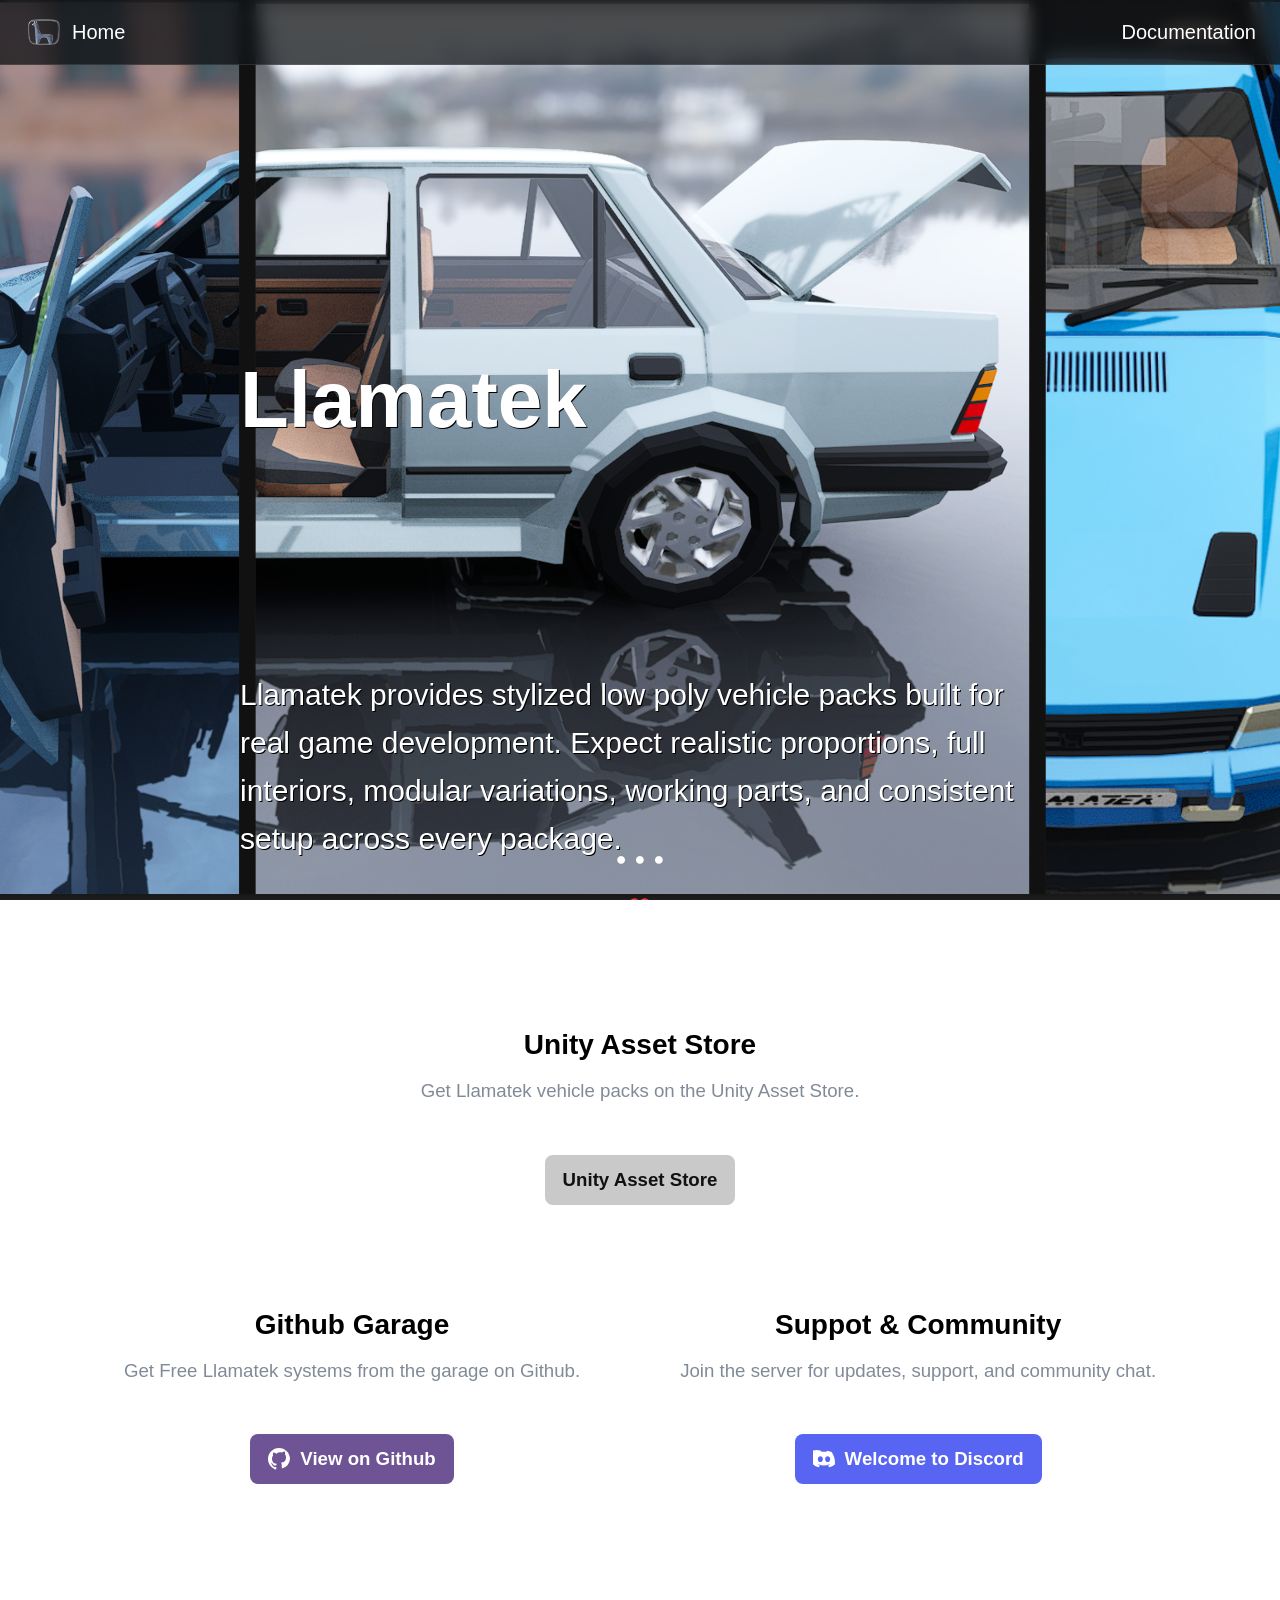
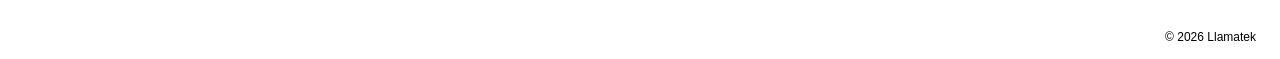
==== index.html @ d7f89f8a "upgrades" ====
<!DOCTYPE html>
<html lang="en">
<head>
  <meta charset="UTF-8" />
  <meta name="viewport" content="width=device-width, initial-scale=1.0"/>
  <title>Llamatek</title>
  <link rel="stylesheet" href="style.css">
</head>

<body id="top">
  <nav class="navbar">
    <a class="nav-home" href="#top"><img class="navbar-logo" src="images/llama.png">Home</a>
    <div class="nav-right">
      <a href="manual.html">Documentation</a>
    </div>
  </nav>

  <section class="intro">
    <div id="galleryslide1" class="galleryslide">
      <div class="gallerybackground" style="transform: scale(1.02); background-image: url(images/LLamatek_Modular_Vehicle_Models_Unity_Asset_Store_image7.png);"></div>
      <div class="gallerycontent" style="transform: translateY(360px);">
        <div class="gallerycontentanimation1">
          <h1 style="text-shadow: 1px 1px black; font-size: 80px; transform: translateY(-140px);">Llamatek</h1>
          <p style="text-shadow: 1px 1px black; font-size: 30px;">
            Llamatek provides stylized low poly vehicle packs built for real game development.
            Expect realistic proportions, full interiors, modular variations, working parts,
            and consistent setup across every package.
          </p >
          <p style="text-shadow: 1px 1px black;">Includes more vehicles than strictly necessary. ❤️</p>
        </div>
      </div>
    </div>
    <div id="galleryslide2" class="galleryslide">
      <div class="gallerybackground" style="transform: scale(1.02); background-image: url(images/LLamatek_Modular_Vehicle_Models_Unity_Asset_Store_image2.png);"></div>
      <div class="gallerycontent" style="transform: translateY(120px);">
        <div class="gallerycontentanimation2">
          <h1 style="text-shadow: 1px 1px black; font-size: 80px; text-align: center; transform: translateY(0px);">Build it your way</h1>
          <p style="text-shadow: 1px 1px black; font-size: 30px; text-align: center;">
            Every vehicle is built from individual parts, giving you the freedom to mix, match, swap, and customize.
            Doors, bumpers, lights, wheels, interiors and body panels.
            Build the vehicle you want, or take the parts further and create something entirely your own.
          </p >
          <p style="text-shadow: 1px 1px black; text-align: center;">One vehicle. Hundreds of possibilities.</p>
        </div>
      </div>
    </div>
    <div id="galleryslide3" class="galleryslide">
      <div class="gallerybackground" style="transform: scale(1.02); background-image: url(images/LLamatek_Modular_Vehicle_Models_Unity_Asset_Store_image12.png);"></div>
      <div class="gallerycontent" style="transform: translateY(170px);">
        <div class="gallerycontentanimation3">
          <h1 style="text-shadow: 1px 1px black; font-size: 80px; transform: translateY(0px);">Low poly<br>Real character</h1>
          <p style="text-shadow: 1px 1px black; font-size: 30px;">
            Stylized low-poly vehicles with realistic proportions, strong silhouettes, and the details that bring them to life.
            Designed to stand out in a screenshot and still feel at home in the game.
          </p >
          <p style="text-shadow: 1px 1px black;">That's Llamatek. 😉</p>
        </div>
      </div>
    </div>
    <div class="gallerybuttons">
      <button onclick="showGallery(1)">●</button>
      <button onclick="showGallery(2)">●</button>
      <button onclick="showGallery(3)">●</button>
    </div>
    <div class="scrolldown" style="left: 12%">↓</div>
    <div class="scrolldown" style="right: 12%">↓</div>
  </section>

  <section>
    <div class="centeredblock">
      <h2>Unity Asset Store</h2>
      <p class="btw">Get Llamatek vehicle packs on the Unity Asset Store.</p>
      <a class="btn" style="background-color: #c9c9c9;"" href="#">Unity Asset Store</a>
    </div>
    <div class="horizontal">
      <div class="centeredblock">
        <h2>Github Garage</h2>
        <p class="btw">Get Free Llamatek systems from the garage on Github.</p>
        <a class="btn" style="background-color: #6E5494; color:white" href="#">
          <svg class="btn-github-icon" style="margin-right: 10px; color:white" xmlns="http://www.w3.org/2000/svg" viewBox="0 0 24 24" width="22" height="22" aria-hidden="true"><path fill="currentColor" d="M12 0C5.37 0 0 5.37 0 12c0 5.3 3.44 9.8 8.21 11.39.6.11.82-.26.82-.58v-2.04c-3.34.73-4.04-1.61-4.04-1.61-.55-1.39-1.33-1.76-1.33-1.76-1.09-.75.08-.74.08-.74 1.2.08 1.84 1.23 1.84 1.23 1.07 1.83 2.81 1.3 3.5.99.11-.77.42-1.3.76-1.6-2.67-.3-5.47-1.33-5.47-5.93 0-1.31.47-2.38 1.23-3.22-.12-.3-.53-1.52.12-3.17 0 0 1-.32 3.3 1.23A11.5 11.5 0 0 1 12 4.58c1.02 0 2.05.14 3.01.41 2.3-1.55 3.3-1.23 3.3-1.23.65 1.65.24 2.87.12 3.17.77.84 1.23 1.91 1.23 3.22 0 4.61-2.81 5.62-5.48 5.92.43.37.81 1.1.81 2.22v3.29c0 .32.22.69.83.57A12.01 12.01 0 0 0 24 12c0-6.63-5.37-12-12-12z"/></svg>
          View on Github
        </a>
      </div>
      <div class="centeredblock">
        <h2>Suppot & Community</h2>
        <p class="btw">Join the server for updates, support, and community chat.</p>
        <a class="btn" style="background-color: #5865F2; color:white" href="https://discord.gg/x4rNnBNHFw" target="_blank" rel="noopener noreferrer">
          <svg class="btn-discord-icon" style="margin-right: 10px; color:white" xmlns="http://www.w3.org/2000/svg" viewBox="0 0 127.14 96.36" width="22" height="22" aria-hidden="true"><path fill="currentColor" d="M107.7,8.07A105.15,105.15,0,0,0,81.47,0a72.06,72.06,0,0,0-3.36,6.83A97.68,97.68,0,0,0,49,6.83,72.37,72.37,0,0,0,45.64,0,105.89,105.89,0,0,0-26.26,8.09C2.79,32.65-1.71,56.6.54,80.21h0A105.73,105.73,0,0,0,32.71,96.36,77.7,77.7,0,0,0,39.6,85.25a68.42,68.42,0,0,1-10.85-5.18c.91-.66,1.8-1.34,2.66-2a75.57,75.57,0,0,0,64.32,0c.87.71,1.76,1.39,2.66,2a68.68,68.68,0,0,1-10.87,5.19,77,77,0,0,0,6.89,11.1A105.25,105.25,0,0,0,126.6,80.22h0C129.24,52.84,122.09,29.11,107.7,8.07ZM42.45,65.69c-8.07,0-14.68-7.42-14.68-16.52S34.39,32.65,42.45,32.65s14.79,7.42,14.79,16.52S50.52,65.69,42.45,65.69Zm42.24,0C76.62,65.69,70,58.27,70,49.17S76.63,32.65,84.69,32.65s14.79,7.42,14.79,16.52S92.75,65.69,84.69,65.69Z"/></svg>
          Welcome to Discord
        </a>
      </div>
    </div>
    <p class="copyright">© 2026 Llamatek</p>
  </section>
  <script>
    let galleryIndex = 1;
    let galleryTimer;
    function showGallery(index) {
      galleryIndex = index;

      document.querySelectorAll(".galleryslide").forEach(slide => {
        slide.classList.remove("active");
      });

      var slide = document.getElementById("galleryslide" + index);
      var animations = slide.querySelectorAll("[class*='gallerycontentanimation']");

      animations.forEach(animation => {
        animation.style.animation = "none";
        animation.offsetHeight;
        animation.style.animation = "";
      });

      slide.classList.add("active");

      clearTimeout(galleryTimer);
      galleryTimer = setTimeout(() => {
        var next = galleryIndex % 3 + 1;
        showGallery(next);
      }, 30000);
    }

    showGallery(1);
    </script>
</body>
</html>
---- style.css ----
* {
  box-sizing: border-box;
}

html {
  scroll-behavior: smooth;
}

body {
  margin: 0;
  font-family: Arial, Helvetica, sans-serif;
  font-size: 14pt;
  line-height: 1.6;
}

.navbar {
  position: fixed;
  top: 0;
  left: 0;
  right: 0;
  z-index: 1000;
  display: flex;
  align-items: center;
  justify-content: space-between;
  padding: 12px 24px;
  background: rgba(14, 16, 19, 0.75);
  border-bottom: 1px solid rgba(255, 255, 255, 0.1);
  backdrop-filter: blur(8px);
}

.navbar a {
  text-decoration: none;
  color: white;
  font-size: 20px;
  transition: color 0.15s ease;
}

.navbar a:hover {
  color: white;
}
.nav-home {
  display: flex;
  align-items: center;
  gap: 8px;
}
.navbar-logo {
  height: 40px;
  width: auto;
  display: block;
}
.nav-right {
  display: flex;
  align-items: center;
  gap: 20px;
}

header.hero {
  padding: 90px 24px 80px;
  text-align: center;
}

header.hero h1 {
  margin: 0 0 6px;
  font-size: 42px;
  letter-spacing: 1px;
}

.btn {
  margin-top: 15px;
  display: inline-flex;
  align-items: center;
  justify-content: center;
  padding: 10px 18px;
  background: #e8edf3;
  color: #111;
  border: 0;
  border-radius: 8px;
  font-weight: 700;
  text-decoration: none;
  transition: filter 0.15s ease, transform 0.15s ease;
}

section {
  padding: 100px;
  position: relative;
}

.intro {
  position: relative;
  margin: 0;
  min-height: 100vh;
  padding: 0;
  display: flex;
  align-items: center;
  content-visibility: auto;
}

.horizontal {
  display: flex;
  justify-content: center;
  gap: 100px;
}

.galleryslide {
  position: absolute;
  inset: 0;
  opacity: 0;
  pointer-events: none;
  transition: opacity 1s ease;
}

.gallerybackground {
  position: absolute;
  inset: 0;
  transform: scale(1.02);
  background-size: cover;
  background-position: center;
}

.gallerycontent {
  position: relative;
  z-index: 1;
  margin: 0 auto;
  max-width: 900px;
  padding: 50px;
  color: white;
}

.galleryslide.active {
  opacity: 1;
  pointer-events: auto;
}

.gallerybuttons {
  position: absolute;
  bottom: 30px;
  left: 50%;
  transform: translateX(-50%);
  z-index: 10;
  display: flex;
  user-select: none;
  gap: 8px;
}

.gallerybuttons button {
  padding: 0;
  border: 0;
  background: none;
  color: white;
  font-size: 18px;
  cursor: pointer;
}
.btn:hover {
  filter: brightness(1.08);
  transform: translateY(-1px);
}

.btn:focus-visible {
  outline: 2px solid #e8edf3;
  outline-offset: 3px;
}

.centeredblock {
  text-align: center;
  padding-bottom: 75px;
}

.btw {
  color:#818b98;
  transform: translateY(-15px);
}

.copyright {
  position: absolute;
  right: 24px;
  bottom: 0px;
  font-size: 12px;
  color: black;
}

.gallerycontentanimation1 {
  opacity: 0;
  transform: translateX(-40px);
  animation: gallerycontent-in1 2s ease-out forwards;
}

@keyframes gallerycontent-in1 {
  from {
    opacity: 0;
    transform: translateX(-40px);
  }

  to {
    opacity: 1;
    transform: translateX(0);
  }
}

.gallerycontentanimation2 {
  opacity: 0;
  transform: translateY(-40px);
  animation: gallerycontent-in2 2s ease-out forwards;
}

@keyframes gallerycontent-in2 {
  from {
    opacity: 0;
    transform: translateY(-40px);
  }

  to {
    opacity: 1;
    transform: translateY(0);
  }
}

.gallerycontentanimation3 {
  opacity: 0;
  transform: translateX(40px);
  animation: gallerycontent-in3 2s ease-out forwards;
}

@keyframes gallerycontent-in3 {
  from {
    opacity: 0;
    transform: translateX(40px);
  }

  to {
    opacity: 1;
    transform: translateX(0);
  }
}

.scrolldown {
  position: absolute;
  bottom: 30px;
  transform: translateX(-50%);
  font-size: 40px;
  opacity: 0;
  animation: scrolldown 5s ease-in-out infinite;
  color: white;
  pointer-events: none;
  user-select: none;
}

@keyframes scrolldown {
  0% {
    opacity: 0;
    transform: translate(-50%, -50px);
  }
  70% {
    opacity: 0;
    transform: translate(-50%, -50px);
  }
  80% {
    opacity: 1;
  }

  90% {
    opacity: 1;
  }

  100% {
    opacity: 0;
    transform: translate(-50%, 20px);
  }
}
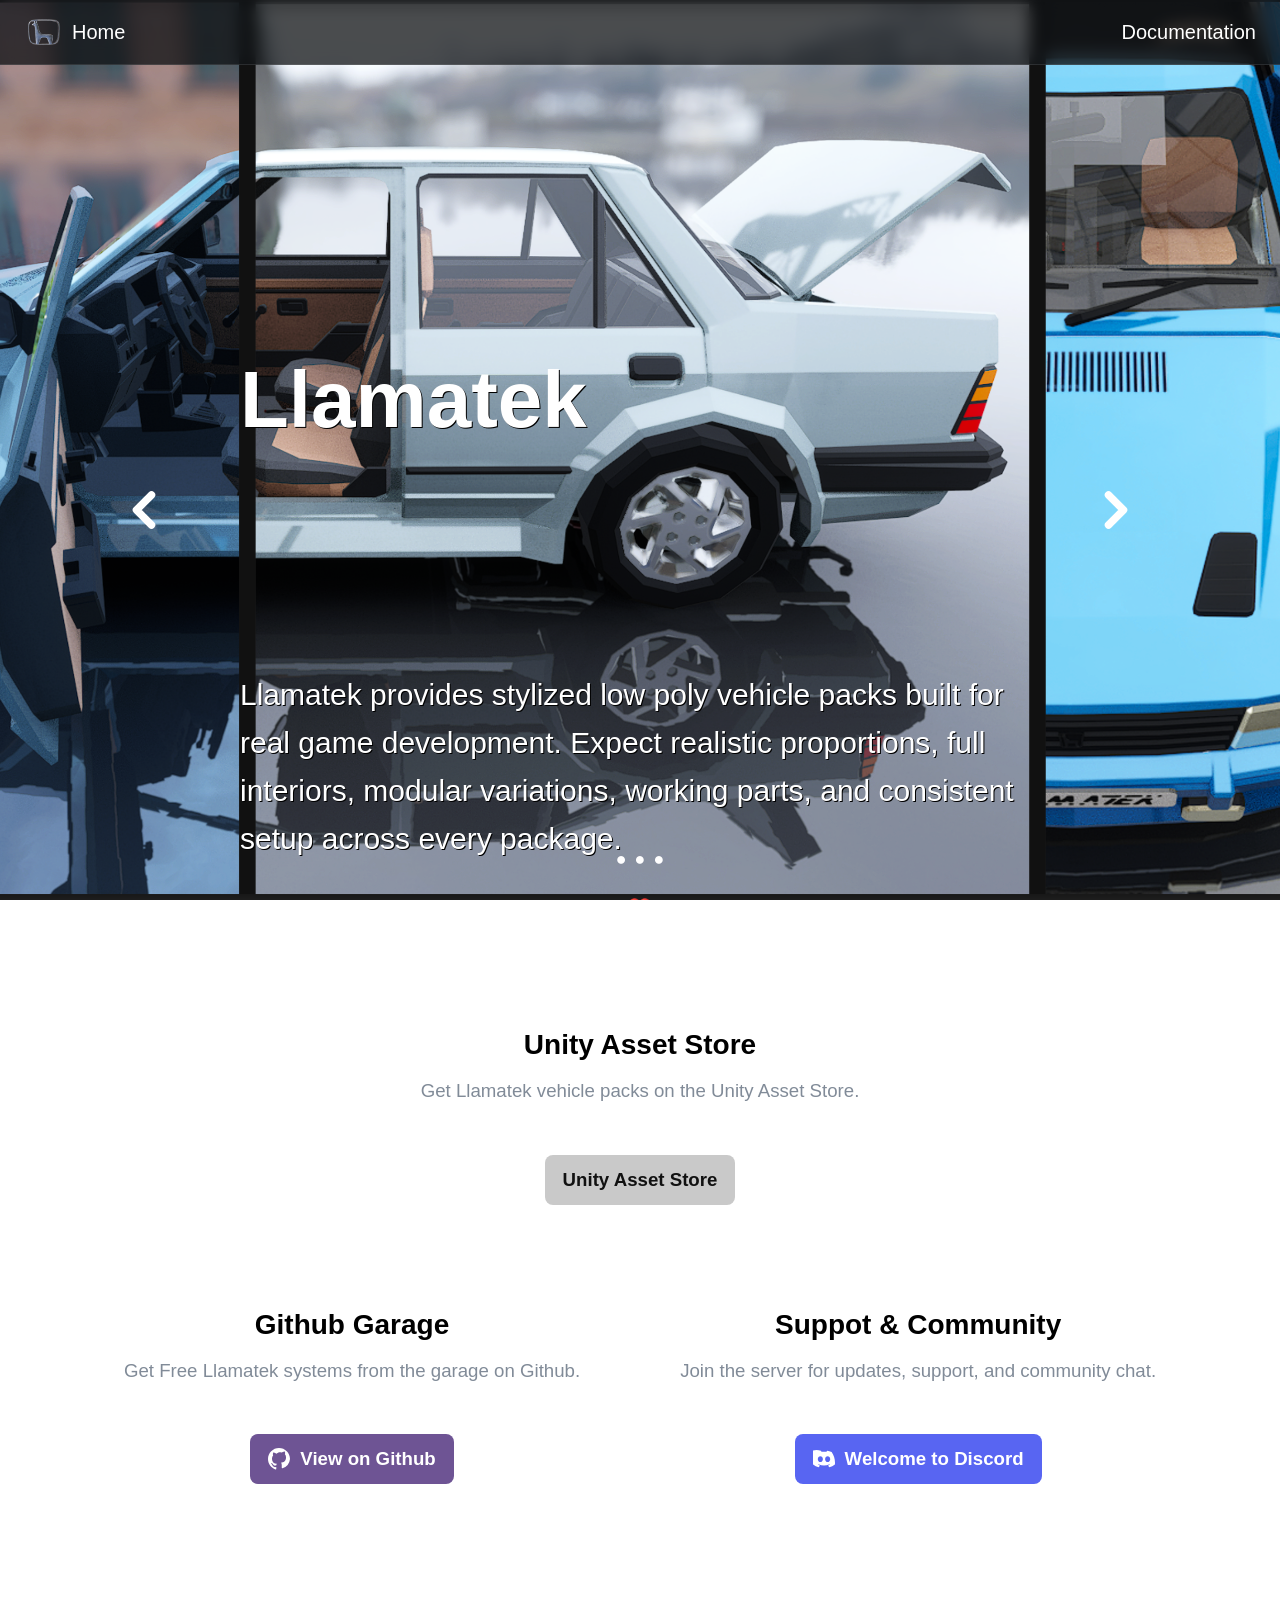
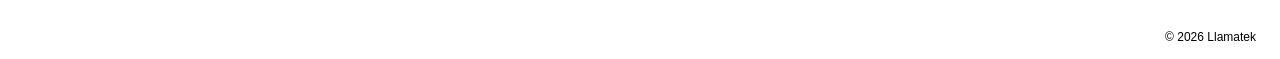
==== commit 05eb923d: "upgrades" ====
--- a/index.html
+++ b/index.html
@@ -40,17 +40,17 @@
             Doors, bumpers, lights, wheels, interiors and body panels.
             Build the vehicle you want, or take the parts further and create something entirely your own.
           </p >
-          <p style="text-shadow: 1px 1px black; text-align: center;">One vehicle. Hundreds of possibilities.</p>
+          <p style="text-shadow: 1px 1px black; text-align: center;">One vehicle. Many possibilities.</p>
         </div>
       </div>
     </div>
     <div id="galleryslide3" class="galleryslide">
       <div class="gallerybackground" style="transform: scale(1.02); background-image: url(images/LLamatek_Modular_Vehicle_Models_Unity_Asset_Store_image12.png);"></div>
-      <div class="gallerycontent" style="transform: translateY(170px);">
+      <div class="gallerycontent" style="transform: translateY(160px);">
         <div class="gallerycontentanimation3">
-          <h1 style="text-shadow: 1px 1px black; font-size: 80px; transform: translateY(0px);">Low poly<br>Real character</h1>
+          <h1 style="text-shadow: 1px 1px black; font-size: 80px; transform: translateY(10px);">Low poly<br>Real character</h1>
           <p style="text-shadow: 1px 1px black; font-size: 30px;">
-            Stylized low-poly vehicles with realistic proportions, strong silhouettes, and the details that bring them to life.
+            Stylized low-poly vehicles with a sense of realism, strong silhouettes, and the details that bring them to life.
             Designed to stand out in a screenshot and still feel at home in the game.
           </p >
           <p style="text-shadow: 1px 1px black;">That's Llamatek. 😉</p>
@@ -64,6 +64,16 @@
     </div>
     <div class="scrolldown" style="left: 12%">↓</div>
     <div class="scrolldown" style="right: 12%">↓</div>
+    <button class="galleryprev" onclick="showGallery(galleryIndex === 1 ? 3 : galleryIndex - 1)">
+      <svg viewBox="0 0 24 24" aria-hidden="true">
+        <path d="M15 18L9 12L15 6" />
+      </svg>
+    </button>
+    <button class="gallerynext" onclick="showGallery(galleryIndex === 3 ? 1 : galleryIndex + 1)">
+      <svg viewBox="0 0 24 24" aria-hidden="true">
+        <path d="M9 18L15 12L9 6" />
+      </svg>
+    </button>
   </section>
 
   <section>
--- a/style.css
+++ b/style.css
@@ -152,6 +152,75 @@
   font-size: 18px;
   cursor: pointer;
 }
+.galleryprev,
+.gallerynext {
+  position: absolute;
+  top: 50%;
+  z-index: 10;
+  width: 50px;
+  height: 70px;
+  padding: 10px;
+  border: 0;
+  background: none;
+  color: white;
+  cursor: pointer;
+}
+
+.galleryprev {
+  left: calc(12% - 50px);
+  animation: galleryprev-blink 5s ease-in-out infinite;
+}
+
+.gallerynext {
+  right: 12%;
+  animation: gallerynext-blink 5s ease-in-out infinite;
+}
+
+.galleryprev svg,
+.gallerynext svg {
+  width: 200%;
+  height: 200%;
+  fill: none;
+  stroke: white;
+  stroke-width: 3;
+  stroke-linecap: round;
+  stroke-linejoin: round;
+}
+
+@keyframes galleryprev-blink {
+
+  0% {
+    opacity: 0;
+  }
+
+  5%, 90% {
+    transform: translateY(-50%) translateX(0);
+    opacity: 1;
+  }
+
+  100% {
+    transform: translateY(-50%) translateX(-50px);
+    opacity: 0;
+  }
+}
+
+@keyframes gallerynext-blink {
+  
+  0% {
+    opacity: 0;
+  }
+
+  5%, 90% {
+    transform: translateY(-50%) translateX(0);
+    opacity: 1;
+  }
+
+  100% {
+    transform: translateY(-50%) translateX(50px);
+    opacity: 0;
+  }
+}
+
 .btn:hover {
   filter: brightness(1.08);
   transform: translateY(-1px);
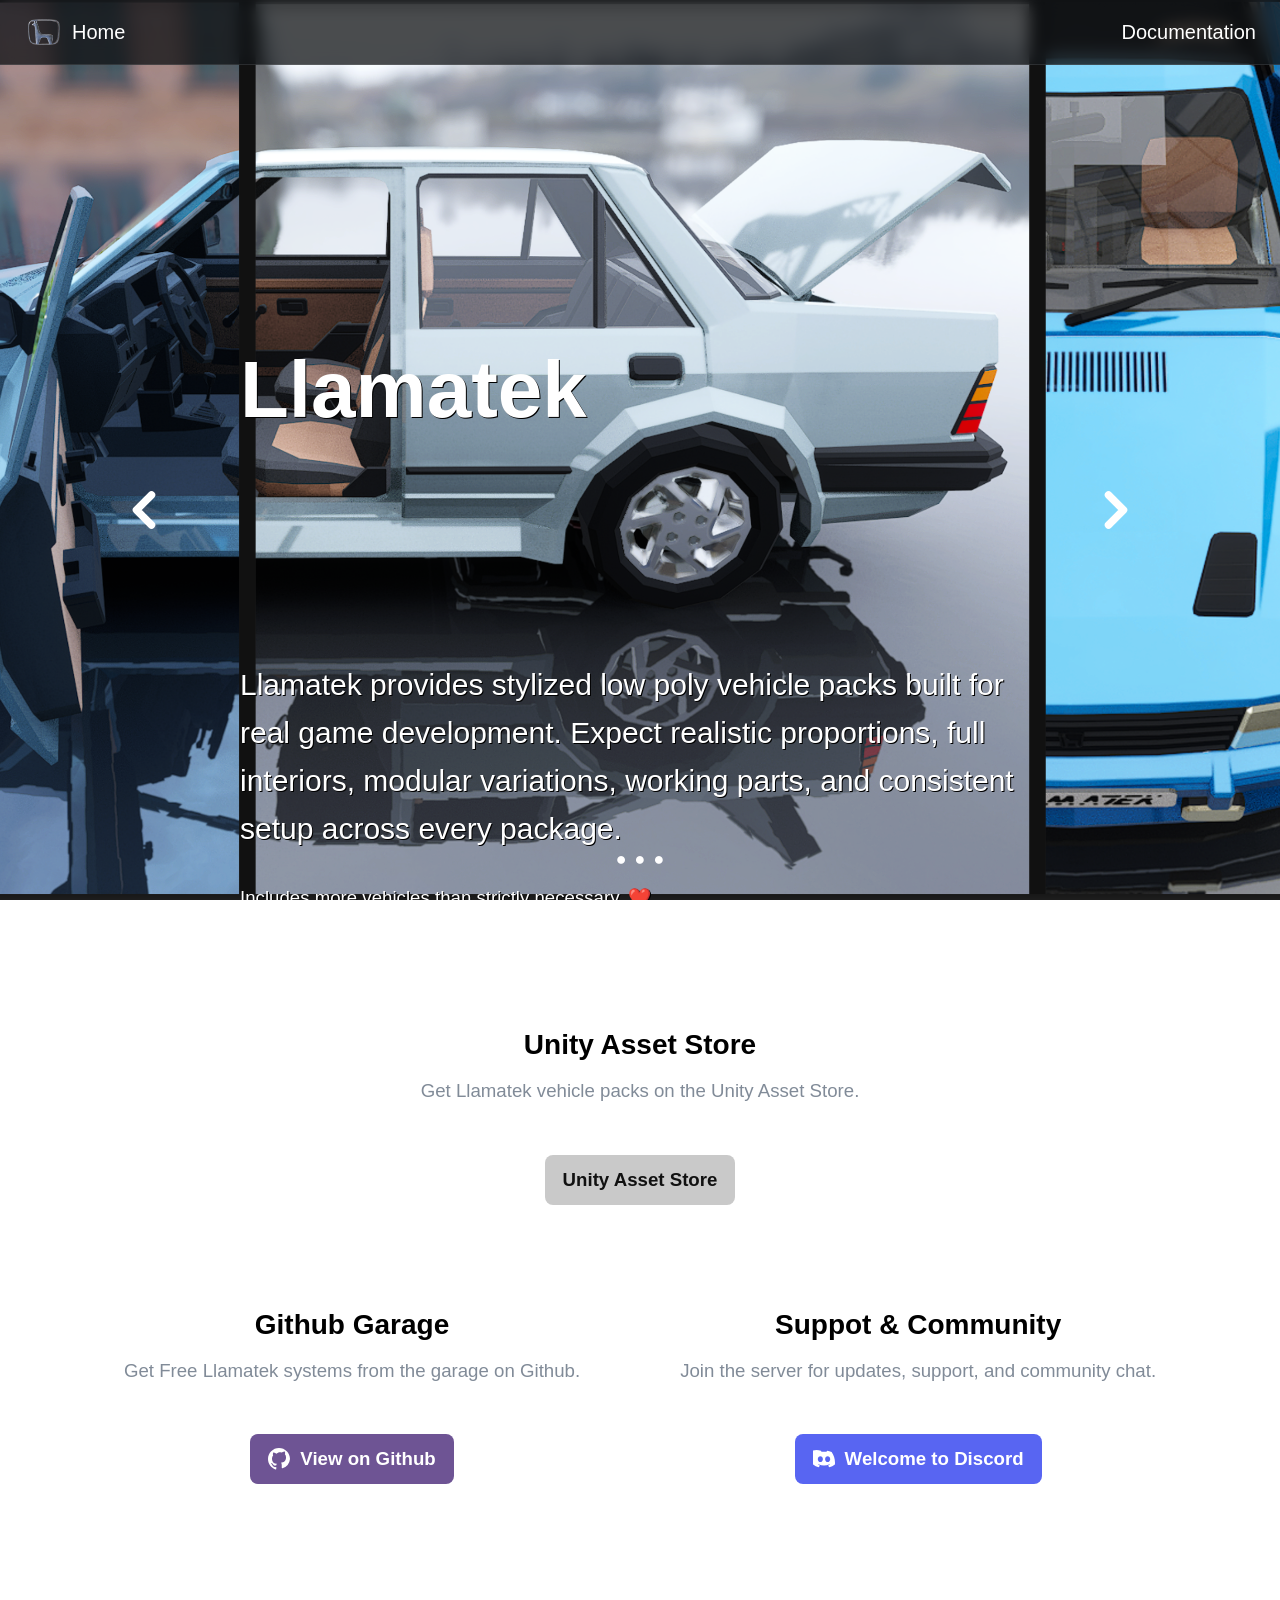
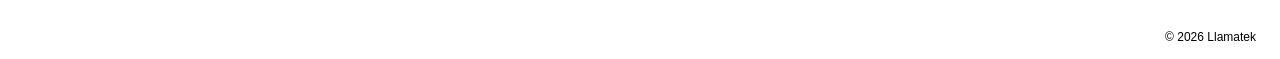
==== commit 47f289f4: "upgrades" ====
--- a/index.html
+++ b/index.html
@@ -18,7 +18,7 @@
   <section class="intro">
     <div id="galleryslide1" class="galleryslide">
       <div class="gallerybackground" style="transform: scale(1.02); background-image: url(images/LLamatek_Modular_Vehicle_Models_Unity_Asset_Store_image7.png);"></div>
-      <div class="gallerycontent" style="transform: translateY(360px);">
+      <div class="gallerycontent" style="transform: translateY(350px);">
         <div class="gallerycontentanimation1">
           <h1 style="text-shadow: 1px 1px black; font-size: 80px; transform: translateY(-140px);">Llamatek</h1>
           <p style="text-shadow: 1px 1px black; font-size: 30px;">
@@ -103,8 +103,6 @@
     <p class="copyright">© 2026 Llamatek</p>
   </section>
   <script>
-    let galleryIndex = 1;
-    let galleryTimer;
     function showGallery(index) {
       galleryIndex = index;
 
@@ -122,12 +120,6 @@
       });
 
       slide.classList.add("active");
-
-      clearTimeout(galleryTimer);
-      galleryTimer = setTimeout(() => {
-        var next = galleryIndex % 3 + 1;
-        showGallery(next);
-      }, 30000);
     }
 
     showGallery(1);
--- a/style.css
+++ b/style.css
@@ -91,6 +91,7 @@
   position: relative;
   margin: 0;
   min-height: 100vh;
+  background-color: #111;
   padding: 0;
   display: flex;
   align-items: center;
@@ -205,7 +206,7 @@
 }
 
 @keyframes gallerynext-blink {
-  
+
   0% {
     opacity: 0;
   }
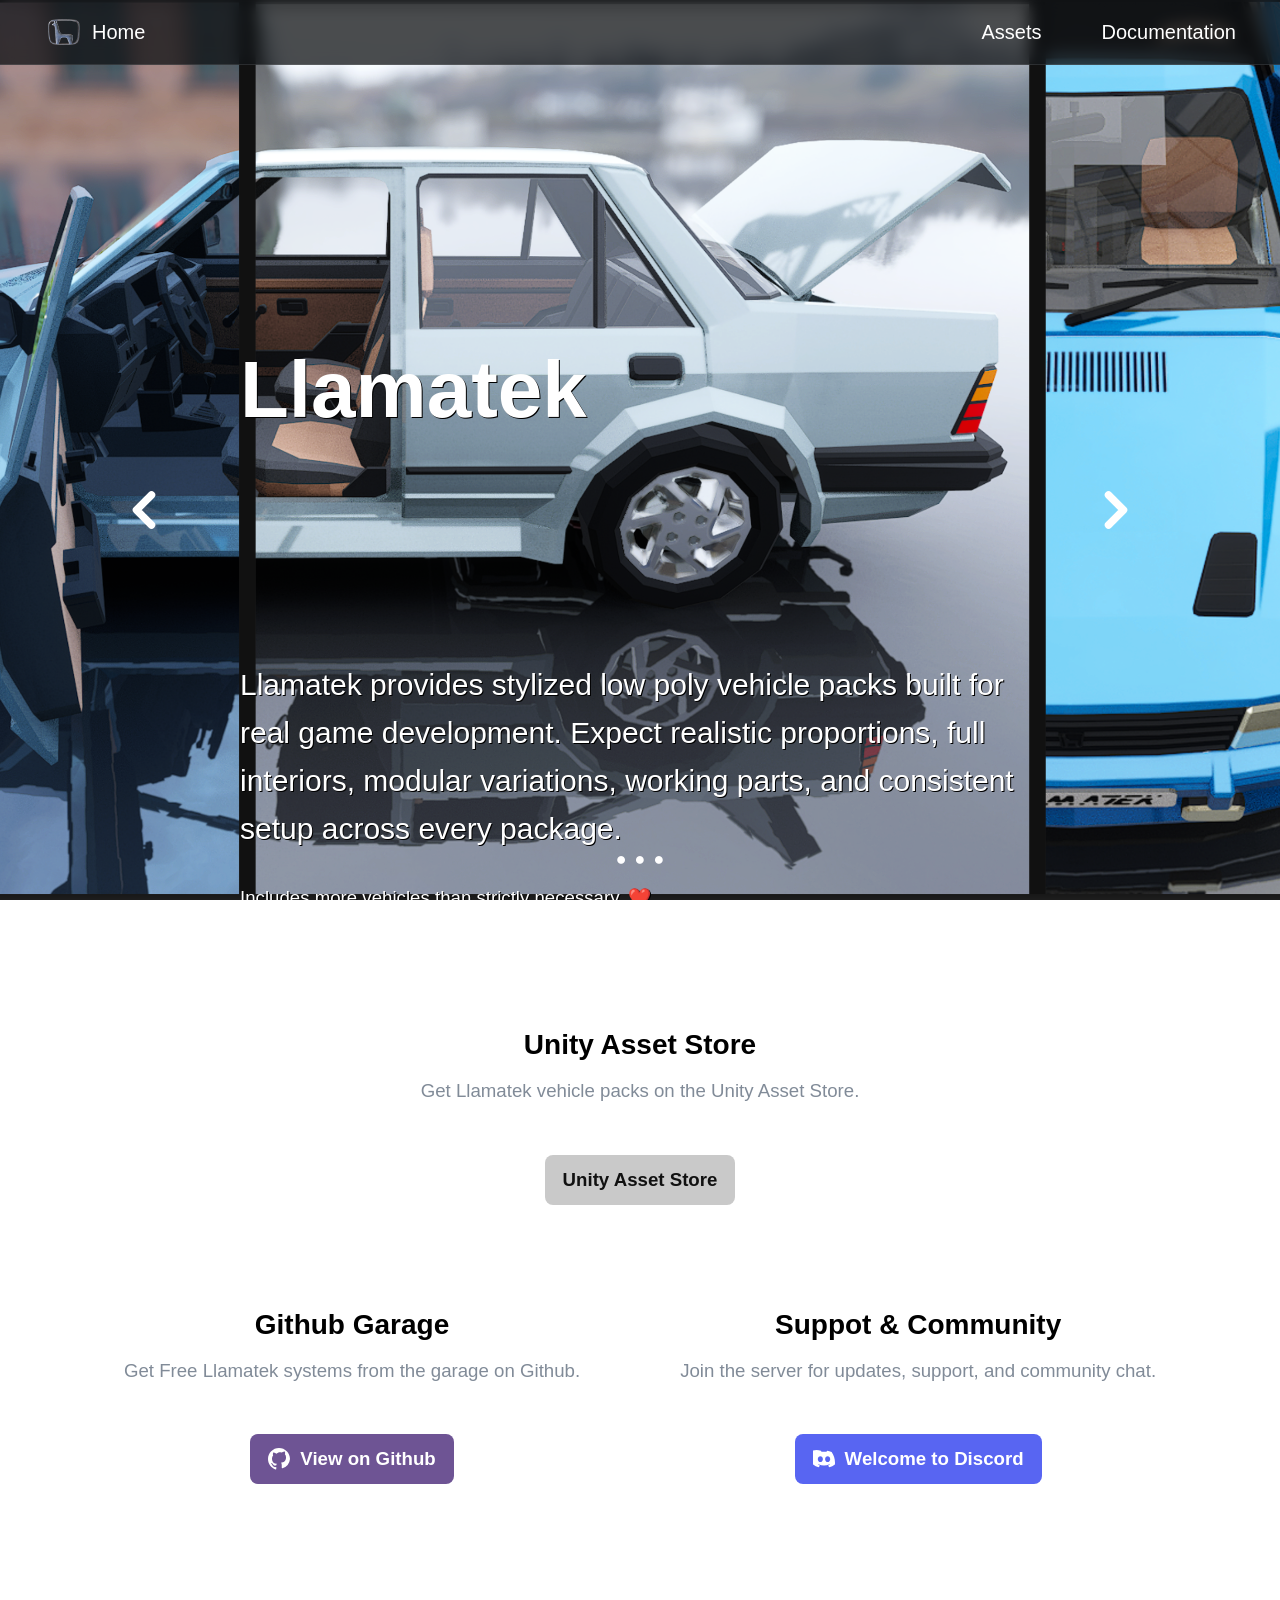
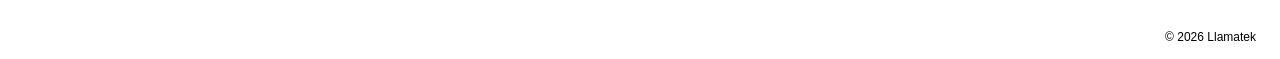
==== commit 6affb4e3: "upgrades" ====
--- a/index.html
+++ b/index.html
@@ -11,6 +11,7 @@
   <nav class="navbar">
     <a class="nav-home" href="#top"><img class="navbar-logo" src="images/llama.png">Home</a>
     <div class="nav-right">
+      <a href="#links">Assets</a>
       <a href="manual.html">Documentation</a>
     </div>
   </nav>
@@ -76,7 +77,7 @@
     </button>
   </section>
 
-  <section>
+  <section id="links">
     <div class="centeredblock">
       <h2>Unity Asset Store</h2>
       <p class="btw">Get Llamatek vehicle packs on the Unity Asset Store.</p>
--- a/style.css
+++ b/style.css
@@ -35,6 +35,7 @@
   color: white;
   font-size: 20px;
   transition: color 0.15s ease;
+  padding: 0 20px;
 }
 
 .navbar a:hover {
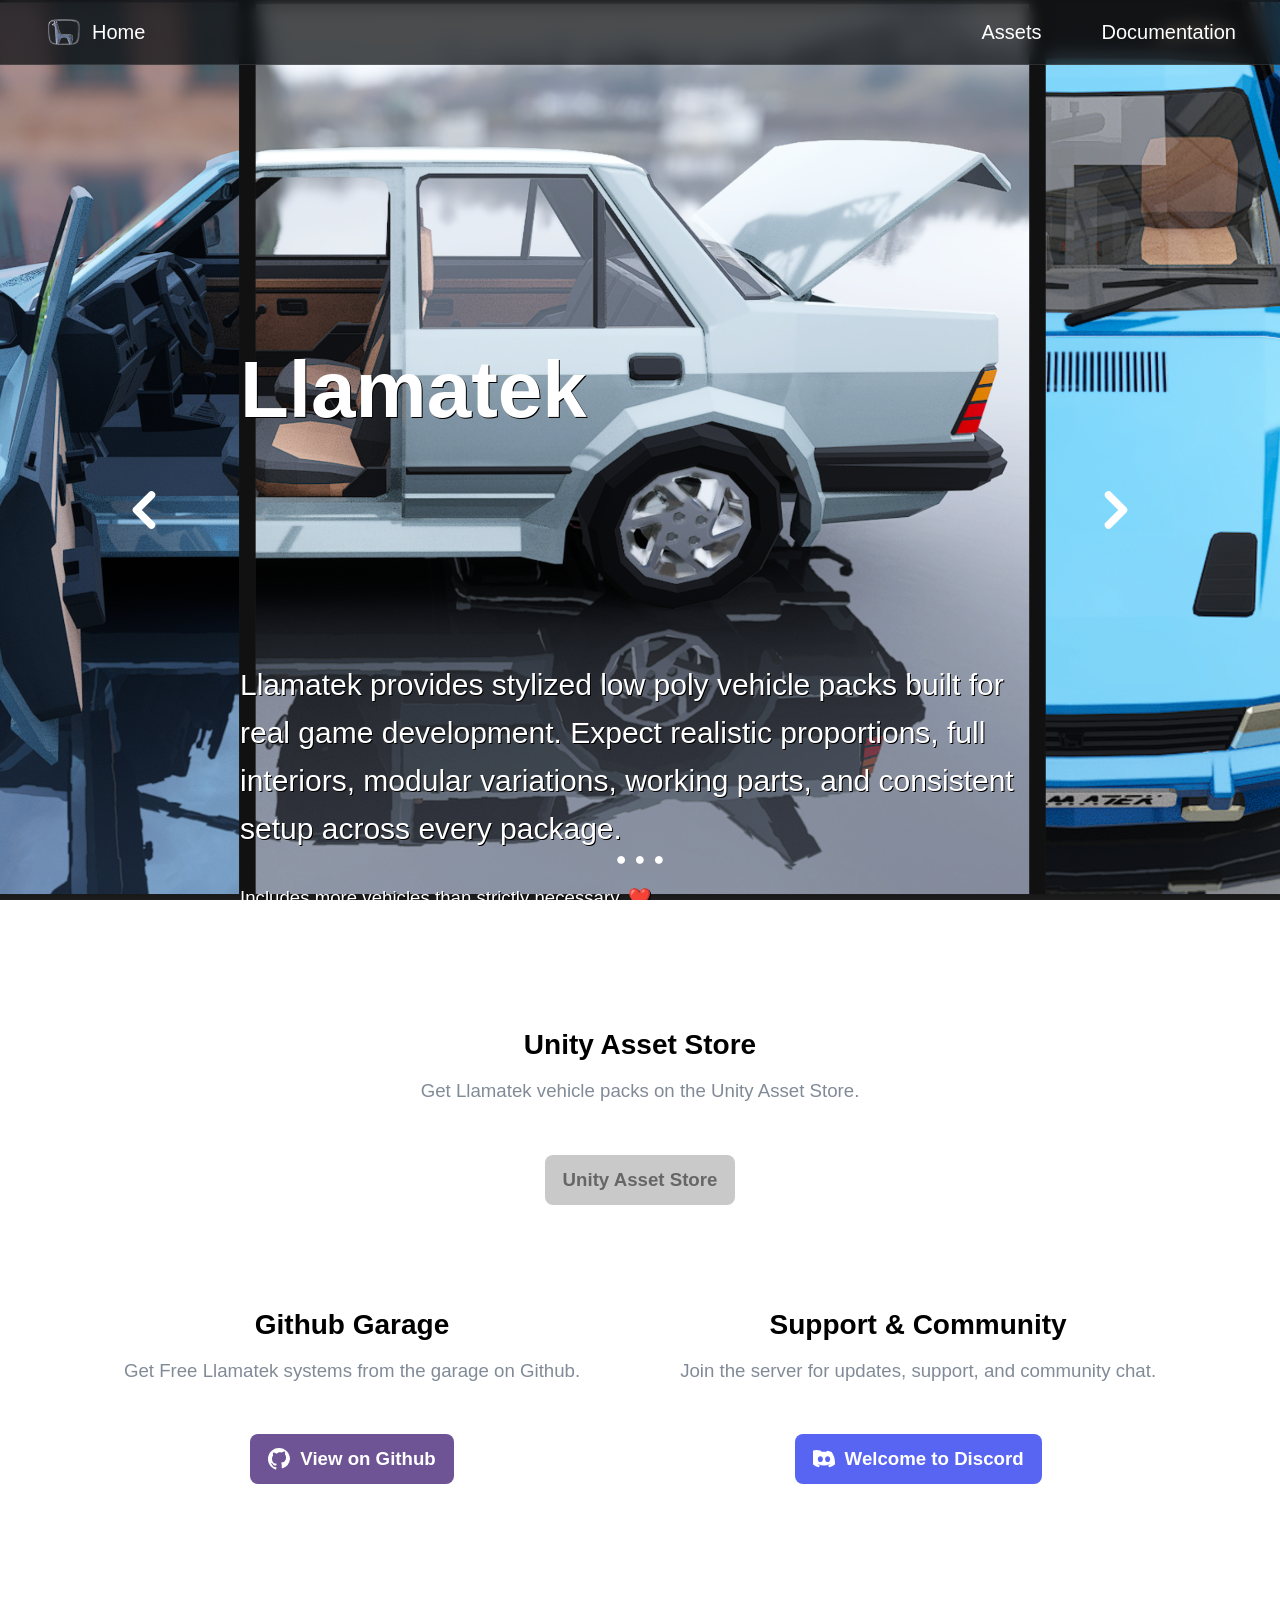
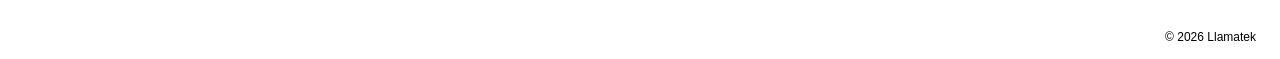
==== commit 4194aca5: "link to github" ====
--- a/index.html
+++ b/index.html
@@ -12,7 +12,7 @@
     <a class="nav-home" href="#top"><img class="navbar-logo" src="images/llama.png">Home</a>
     <div class="nav-right">
       <a href="#links">Assets</a>
-      <a href="manual.html">Documentation</a>
+      <a href="manual.html" target="_blank" rel="noopener noreferrer">Documentation</a>
     </div>
   </nav>
 
@@ -81,19 +81,19 @@
     <div class="centeredblock">
       <h2>Unity Asset Store</h2>
       <p class="btw">Get Llamatek vehicle packs on the Unity Asset Store.</p>
-      <a class="btn" style="background-color: #c9c9c9;"" href="#">Unity Asset Store</a>
+      <a class="btn" style="background-color: #c9c9c9; color: #666; pointer-events: none; cursor: default;" aria-disabled="true">Unity Asset Store</a>
     </div>
     <div class="horizontal">
       <div class="centeredblock">
         <h2>Github Garage</h2>
         <p class="btw">Get Free Llamatek systems from the garage on Github.</p>
-        <a class="btn" style="background-color: #6E5494; color:white" href="#">
+        <a class="btn" style="background-color: #6E5494; color:white" href="https://github.com/LLamatek-Garage" target="_blank" rel="noopener noreferrer">
           <svg class="btn-github-icon" style="margin-right: 10px; color:white" xmlns="http://www.w3.org/2000/svg" viewBox="0 0 24 24" width="22" height="22" aria-hidden="true"><path fill="currentColor" d="M12 0C5.37 0 0 5.37 0 12c0 5.3 3.44 9.8 8.21 11.39.6.11.82-.26.82-.58v-2.04c-3.34.73-4.04-1.61-4.04-1.61-.55-1.39-1.33-1.76-1.33-1.76-1.09-.75.08-.74.08-.74 1.2.08 1.84 1.23 1.84 1.23 1.07 1.83 2.81 1.3 3.5.99.11-.77.42-1.3.76-1.6-2.67-.3-5.47-1.33-5.47-5.93 0-1.31.47-2.38 1.23-3.22-.12-.3-.53-1.52.12-3.17 0 0 1-.32 3.3 1.23A11.5 11.5 0 0 1 12 4.58c1.02 0 2.05.14 3.01.41 2.3-1.55 3.3-1.23 3.3-1.23.65 1.65.24 2.87.12 3.17.77.84 1.23 1.91 1.23 3.22 0 4.61-2.81 5.62-5.48 5.92.43.37.81 1.1.81 2.22v3.29c0 .32.22.69.83.57A12.01 12.01 0 0 0 24 12c0-6.63-5.37-12-12-12z"/></svg>
           View on Github
         </a>
       </div>
       <div class="centeredblock">
-        <h2>Suppot & Community</h2>
+        <h2>Support & Community</h2>
         <p class="btw">Join the server for updates, support, and community chat.</p>
         <a class="btn" style="background-color: #5865F2; color:white" href="https://discord.gg/x4rNnBNHFw" target="_blank" rel="noopener noreferrer">
           <svg class="btn-discord-icon" style="margin-right: 10px; color:white" xmlns="http://www.w3.org/2000/svg" viewBox="0 0 127.14 96.36" width="22" height="22" aria-hidden="true"><path fill="currentColor" d="M107.7,8.07A105.15,105.15,0,0,0,81.47,0a72.06,72.06,0,0,0-3.36,6.83A97.68,97.68,0,0,0,49,6.83,72.37,72.37,0,0,0,45.64,0,105.89,105.89,0,0,0-26.26,8.09C2.79,32.65-1.71,56.6.54,80.21h0A105.73,105.73,0,0,0,32.71,96.36,77.7,77.7,0,0,0,39.6,85.25a68.42,68.42,0,0,1-10.85-5.18c.91-.66,1.8-1.34,2.66-2a75.57,75.57,0,0,0,64.32,0c.87.71,1.76,1.39,2.66,2a68.68,68.68,0,0,1-10.87,5.19,77,77,0,0,0,6.89,11.1A105.25,105.25,0,0,0,126.6,80.22h0C129.24,52.84,122.09,29.11,107.7,8.07ZM42.45,65.69c-8.07,0-14.68-7.42-14.68-16.52S34.39,32.65,42.45,32.65s14.79,7.42,14.79,16.52S50.52,65.69,42.45,65.69Zm42.24,0C76.62,65.69,70,58.27,70,49.17S76.63,32.65,84.69,32.65s14.79,7.42,14.79,16.52S92.75,65.69,84.69,65.69Z"/></svg>
--- a/style.css
+++ b/style.css
@@ -311,7 +311,7 @@
   transform: translateX(-50%);
   font-size: 40px;
   opacity: 0;
-  animation: scrolldown 5s ease-in-out infinite;
+  animation: scrolldown 15s ease-in-out infinite;
   color: white;
   pointer-events: none;
   user-select: none;
@@ -322,15 +322,15 @@
     opacity: 0;
     transform: translate(-50%, -50px);
   }
-  70% {
+  90% {
     opacity: 0;
     transform: translate(-50%, -50px);
   }
-  80% {
-    opacity: 1;
-  }
-
-  90% {
+  93% {
+    opacity: 1;
+  }
+
+  97% {
     opacity: 1;
   }
 
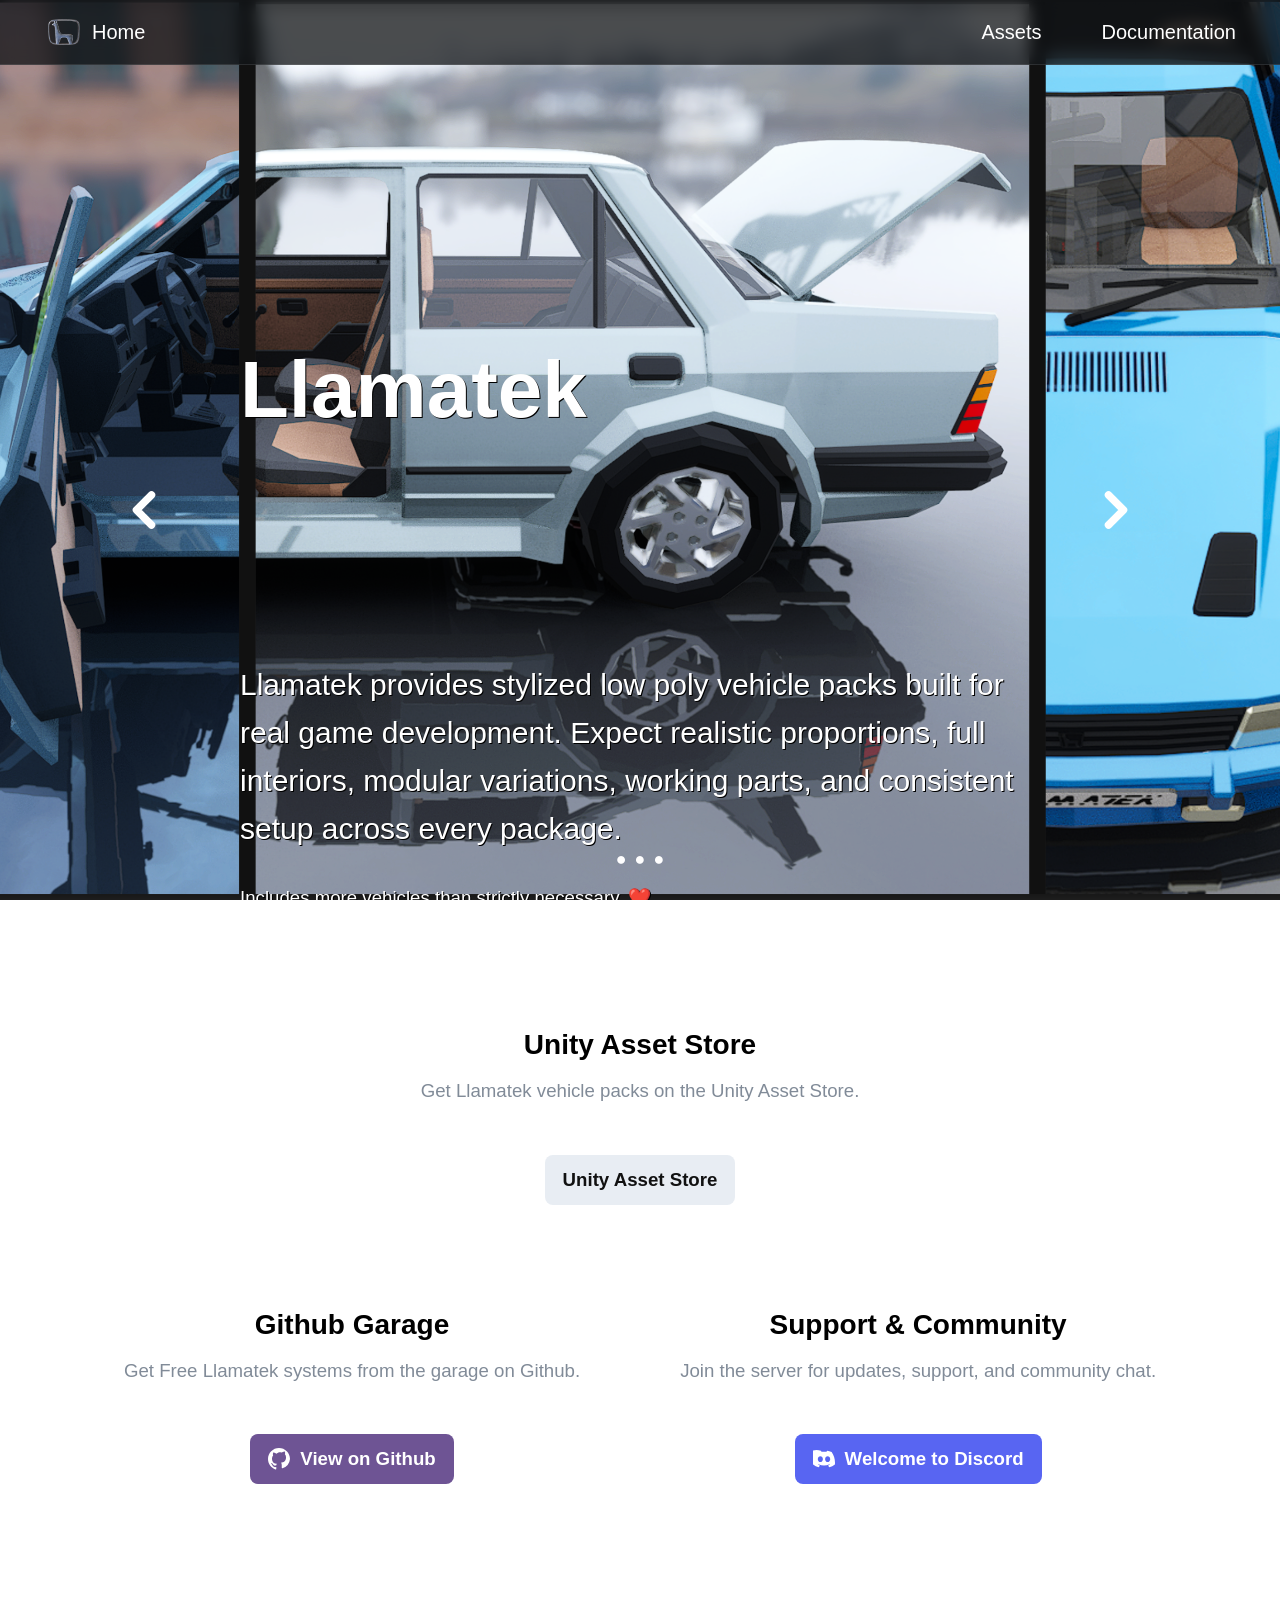
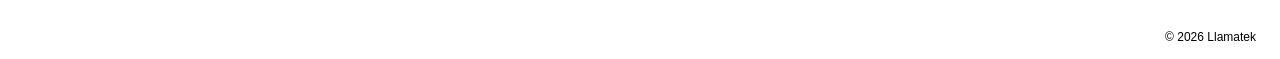
==== commit 686a5c07: "links" ====
--- a/index.html
+++ b/index.html
@@ -81,7 +81,7 @@
     <div class="centeredblock">
       <h2>Unity Asset Store</h2>
       <p class="btw">Get Llamatek vehicle packs on the Unity Asset Store.</p>
-      <a class="btn" style="background-color: #c9c9c9; color: #666; pointer-events: none; cursor: default;" aria-disabled="true">Unity Asset Store</a>
+      <a class="btn" href="https://assetstore.unity.com/packages/3d/vehicles/llamatek-modular-stylized-vehicle-pack-echo-395426" target="_blank" rel="noopener noreferrer">Unity Asset Store</a>
     </div>
     <div class="horizontal">
       <div class="centeredblock">
